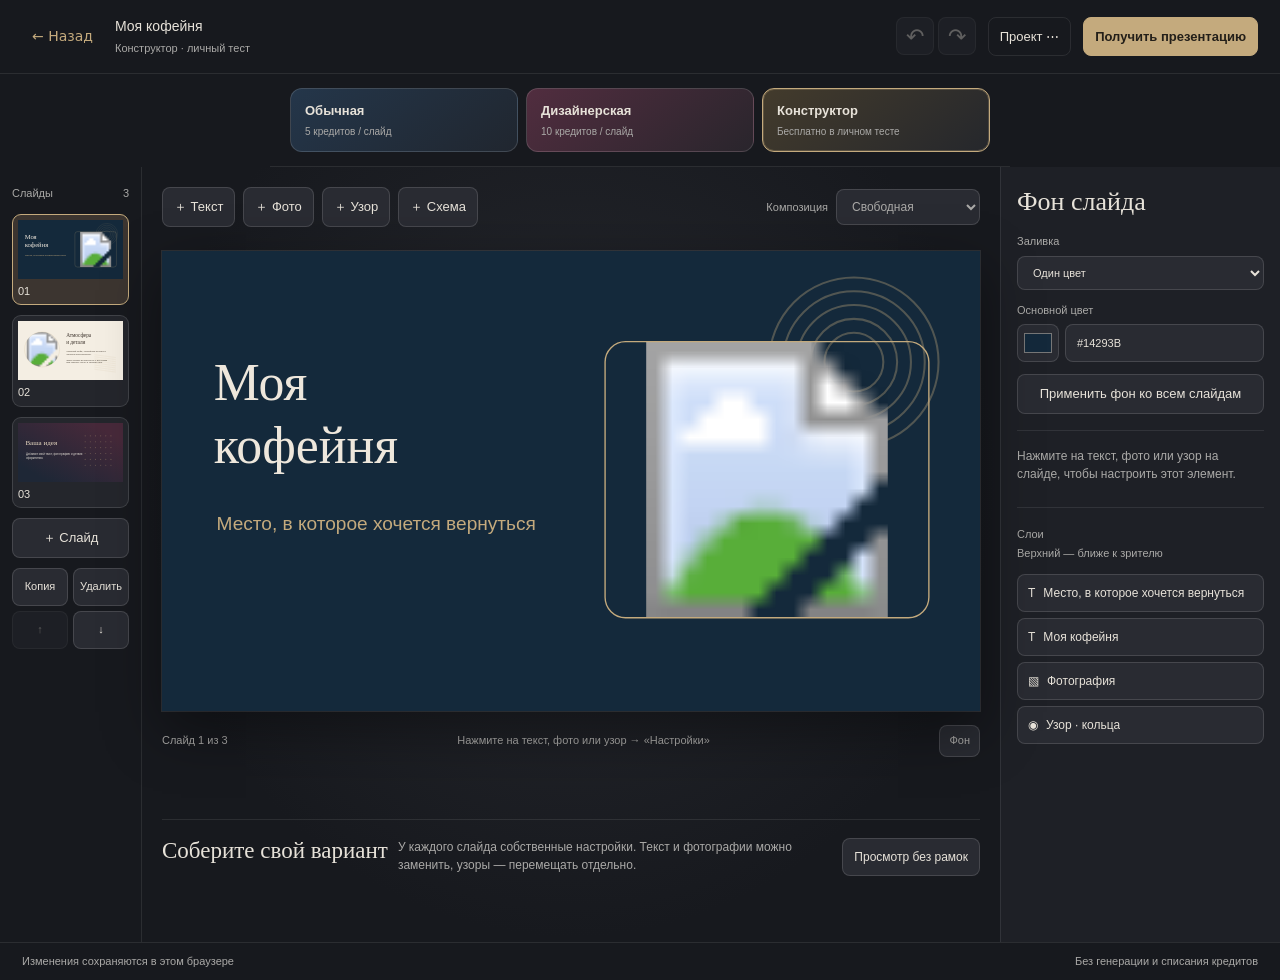
==== studio_ui/constructor/index.html @ 3a43c24a "[skip render] Improve private Mini App editing, navigation and languages Add editable constructor te" ====
<!doctype html>
<html lang="ru"><head><meta charset="utf-8"><meta name="viewport" content="width=device-width,initial-scale=1,viewport-fit=cover"><title>AlixDoc · Конструктор</title><link rel="stylesheet" href="fonts.css"><link rel="stylesheet" href="style.css"><script src="/telegram-web-app.js"></script><link rel="stylesheet" href="/studio/shared/mobile.css"><script defer src="/studio/shared/mobile.js"></script><script defer src="/studio/shared/preferences.js"></script></head>
<body class="studio-editor">
 <header class="top"><a class="studio-return" href="/studio/templates/?kind=designer">← Назад</a><div class="heading"><input id="deck-name" aria-label="Название презентации" value="Моя кофейня"><small>Конструктор · личный тест</small></div><div class="history"><button id="undo" title="Отменить Ctrl+Z" aria-label="Отменить">↶</button><button id="redo" title="Повторить Ctrl+Shift+Z" aria-label="Повторить">↷</button></div><details class="project-menu"><summary>Проект ⋯</summary><div><button id="save-project">Сохранить на устройстве</button><button id="open-project">Открыть копию проекта</button><button id="backup-project">Скачать копию проекта</button><small>Черновик сохраняется автоматически на этом устройстве и откроется при возвращении. Копия проекта — для переноса на другое устройство, не готовая презентация.</small></div></details><button class="gold" id="export">Получить презентацию</button></header>
 <nav class="mode-switch" aria-label="Тип презентации">
  <a href="/studio/templates/?kind=standard"><strong>Обычная</strong><small>5 кредитов / слайд</small></a>
  <a href="/studio/templates/?kind=designer"><strong>Дизайнерская</strong><small>10 кредитов / слайд</small></a>
  <a href="/studio/constructor/" aria-current="page"><strong>Конструктор</strong><small>Бесплатно в личном тесте</small></a>
 </nav>
 <main class="workspace">
  <aside class="slide-panel"><div class="section-label">Слайды <span id="slide-count"></span></div><div id="slide-list"></div><button id="add-slide" class="wide">＋ Слайд</button><div class="slide-actions"><button id="duplicate-slide">Копия</button><button id="delete-slide">Удалить</button><button id="slide-up" aria-label="Переместить слайд раньше">↑</button><button id="slide-down" aria-label="Переместить слайд позже">↓</button></div></aside>
  <section class="editor">
   <div class="toolbar"><button id="add-text">＋ Текст</button><button id="add-photo">＋ Фото</button><button id="add-pattern">＋ Узор</button><button id="add-diagram">＋ Схема</button><label class="layout-label">Композиция <select id="layout"><option value="free">Свободная</option><option value="right">Фото справа</option><option value="left">Фото слева</option><option value="cover">Фото на весь фон</option></select></label></div>
   <div class="canvas-area"><div id="canvas-wrap"><svg id="canvas" xmlns="http://www.w3.org/2000/svg" viewBox="0 0 1200 675" role="img" aria-label="Редактируемый слайд"></svg></div></div>
   <div class="canvas-foot"><span id="slide-label">Слайд 1</span><span>Нажмите на текст, фото или узор → «Настройки»</span><button id="edit-text" hidden>Редактировать текст</button><button id="edit-element" aria-controls="inspector" aria-expanded="false">Настройки</button><button id="deselect">Фон</button></div>
   <div id="warning" role="status"></div>
   <div class="bottom-help"><strong>Соберите свой вариант</strong><span>У каждого слайда собственные настройки. Текст и фотографии можно заменить, узоры — перемещать отдельно.</span><button id="preview">Просмотр без рамок</button></div>
  </section>
  <aside class="inspector" id="inspector" aria-label="Настройки слайда"><div class="inspector-bar"><span>Настройки</span><button id="close-inspector">Готово ×</button></div><div class="inspector-scroll"><div id="properties"></div><div class="layers"><div class="section-label">Слои <small>Верхний — ближе к зрителю</small></div><div id="layers"></div></div></div></aside>
 </main>
 <footer><button id="mobile-preview">Просмотр</button><span id="status" role="status">Изменения сохраняются в этом браузере</span><span>Без генерации и списания кредитов</span><button id="open-ready" hidden>Открыть файл</button></footer>
 <dialog id="text-dialog"><form id="text-form"><div class="dialog-head"><h2>Ваш текст</h2><button type="button" id="cancel-text">Отмена</button></div><p>Введите текст для выбранного блока слайда. Переносы строк сохраняются.</p><textarea id="text-input" aria-label="Ваш текст" maxlength="3000" rows="7" required placeholder="Напишите или вставьте свой текст"></textarea><p id="text-counter"></p><button class="gold" type="submit">Применить</button></form></dialog>
 <dialog id="saved-dialog"><h2>Сохранено на этом устройстве</h2><p>Черновик откроется автоматически, когда вы снова зайдёте в конструктор на этом устройстве. На другом устройстве его не будет. Очистка данных браузера может удалить черновик.</p><p>Для переноса выберите «Скачать копию проекта». Чтобы получить PPTX в чате, нажмите «Получить презентацию».</p><button id="close-saved">Продолжить</button></dialog>
 <input type="file" id="photo-file" accept="image/png,image/jpeg,image/webp" hidden><input type="file" id="project-file" accept=".alixdoc,.json,application/json,application/octet-stream" hidden>
 <dialog id="preview-dialog"><div class="dialog-head"><span id="preview-name"></span><button id="close-preview">Закрыть ×</button></div><div id="preview-canvas"></div><div class="dialog-controls"><button id="prev-preview">← Назад</button><button id="next-preview">Далее →</button></div></dialog>
 <dialog id="diagram-dialog"><div class="dialog-head"><h2>Выберите схему</h2><button id="close-diagram">Закрыть ×</button></div><p>Добавится на новый слайд. Текущий слайд сохранится.</p><div id="diagram-options"></div></dialog>
 <script src="diagrams.js"></script><script src="scene.js"></script><script src="app.js"></script>
</body></html>
---- studio_ui/constructor/fonts.css ----
/* cyrillic-ext */
@font-face {
  font-family: 'Cormorant Garamond';
  font-style: normal;
  font-weight: 500;
  font-display: swap;
  src: url(fonts/a4d7cf345b8091e1.woff2) format('woff2');
  unicode-range: U+0460-052F, U+1C80-1C8A, U+20B4, U+2DE0-2DFF, U+A640-A69F, U+FE2E-FE2F;
}
/* cyrillic */
@font-face {
  font-family: 'Cormorant Garamond';
  font-style: normal;
  font-weight: 500;
  font-display: swap;
  src: url(fonts/017fab69b4be8ffc.woff2) format('woff2');
  unicode-range: U+0301, U+0400-045F, U+0490-0491, U+04B0-04B1, U+2116;
}
/* vietnamese */
@font-face {
  font-family: 'Cormorant Garamond';
  font-style: normal;
  font-weight: 500;
  font-display: swap;
  src: url(fonts/6252e819a7665ae5.woff2) format('woff2');
  unicode-range: U+0102-0103, U+0110-0111, U+0128-0129, U+0168-0169, U+01A0-01A1, U+01AF-01B0, U+0300-0301, U+0303-0304, U+0308-0309, U+0323, U+0329, U+1EA0-1EF9, U+20AB;
}
/* latin-ext */
@font-face {
  font-family: 'Cormorant Garamond';
  font-style: normal;
  font-weight: 500;
  font-display: swap;
  src: url(fonts/cfa9a397d86f66c5.woff2) format('woff2');
  unicode-range: U+0100-02BA, U+02BD-02C5, U+02C7-02CC, U+02CE-02D7, U+02DD-02FF, U+0304, U+0308, U+0329, U+1D00-1DBF, U+1E00-1E9F, U+1EF2-1EFF, U+2020, U+20A0-20AB, U+20AD-20C4, U+2113, U+2C60-2C7F, U+A720-A7FF;
}
/* latin */
@font-face {
  font-family: 'Cormorant Garamond';
  font-style: normal;
  font-weight: 500;
  font-display: swap;
  src: url(fonts/d80df8ff5aecd299.woff2) format('woff2');
  unicode-range: U+0000-00FF, U+0131, U+0152-0153, U+02BB-02BC, U+02C6, U+02DA, U+02DC, U+0304, U+0308, U+0329, U+2000-206F, U+20AC, U+2122, U+2191, U+2193, U+2212, U+2215, U+FEFF, U+FFFD;
}
/* cyrillic-ext */
@font-face {
  font-family: 'Cormorant Garamond';
  font-style: normal;
  font-weight: 600;
  font-display: swap;
  src: url(fonts/a4d7cf345b8091e1.woff2) format('woff2');
  unicode-range: U+0460-052F, U+1C80-1C8A, U+20B4, U+2DE0-2DFF, U+A640-A69F, U+FE2E-FE2F;
}
/* cyrillic */
@font-face {
  font-family: 'Cormorant Garamond';
  font-style: normal;
  font-weight: 600;
  font-display: swap;
  src: url(fonts/017fab69b4be8ffc.woff2) format('woff2');
  unicode-range: U+0301, U+0400-045F, U+0490-0491, U+04B0-04B1, U+2116;
}
/* vietnamese */
@font-face {
  font-family: 'Cormorant Garamond';
  font-style: normal;
  font-weight: 600;
  font-display: swap;
  src: url(fonts/6252e819a7665ae5.woff2) format('woff2');
  unicode-range: U+0102-0103, U+0110-0111, U+0128-0129, U+0168-0169, U+01A0-01A1, U+01AF-01B0, U+0300-0301, U+0303-0304, U+0308-0309, U+0323, U+0329, U+1EA0-1EF9, U+20AB;
}
/* latin-ext */
@font-face {
  font-family: 'Cormorant Garamond';
  font-style: normal;
  font-weight: 600;
  font-display: swap;
  src: url(fonts/cfa9a397d86f66c5.woff2) format('woff2');
  unicode-range: U+0100-02BA, U+02BD-02C5, U+02C7-02CC, U+02CE-02D7, U+02DD-02FF, U+0304, U+0308, U+0329, U+1D00-1DBF, U+1E00-1E9F, U+1EF2-1EFF, U+2020, U+20A0-20AB, U+20AD-20C4, U+2113, U+2C60-2C7F, U+A720-A7FF;
}
/* latin */
@font-face {
  font-family: 'Cormorant Garamond';
  font-style: normal;
  font-weight: 600;
  font-display: swap;
  src: url(fonts/d80df8ff5aecd299.woff2) format('woff2');
  unicode-range: U+0000-00FF, U+0131, U+0152-0153, U+02BB-02BC, U+02C6, U+02DA, U+02DC, U+0304, U+0308, U+0329, U+2000-206F, U+20AC, U+2122, U+2191, U+2193, U+2212, U+2215, U+FEFF, U+FFFD;
}
/* cyrillic-ext */
@font-face {
  font-family: 'Manrope';
  font-style: normal;
  font-weight: 400;
  font-display: swap;
  src: url(fonts/de37de877dc17e45.woff2) format('woff2');
  unicode-range: U+0460-052F, U+1C80-1C8A, U+20B4, U+2DE0-2DFF, U+A640-A69F, U+FE2E-FE2F;
}
/* cyrillic */
@font-face {
  font-family: 'Manrope';
  font-style: normal;
  font-weight: 400;
  font-display: swap;
  src: url(fonts/c268b459a9329e59.woff2) format('woff2');
  unicode-range: U+0301, U+0400-045F, U+0490-0491, U+04B0-04B1, U+2116;
}
/* greek */
@font-face {
  font-family: 'Manrope';
  font-style: normal;
  font-weight: 400;
  font-display: swap;
  src: url(fonts/2fb2e8cbfd52ae46.woff2) format('woff2');
  unicode-range: U+0370-0377, U+037A-037F, U+0384-038A, U+038C, U+038E-03A1, U+03A3-03FF;
}
/* vietnamese */
@font-face {
  font-family: 'Manrope';
  font-style: normal;
  font-weight: 400;
  font-display: swap;
  src: url(fonts/6bbb044ab420e07e.woff2) format('woff2');
  unicode-range: U+0102-0103, U+0110-0111, U+0128-0129, U+0168-0169, U+01A0-01A1, U+01AF-01B0, U+0300-0301, U+0303-0304, U+0308-0309, U+0323, U+0329, U+1EA0-1EF9, U+20AB;
}
/* latin-ext */
@font-face {
  font-family: 'Manrope';
  font-style: normal;
  font-weight: 400;
  font-display: swap;
  src: url(fonts/3911b66d9f2e005a.woff2) format('woff2');
  unicode-range: U+0100-02BA, U+02BD-02C5, U+02C7-02CC, U+02CE-02D7, U+02DD-02FF, U+0304, U+0308, U+0329, U+1D00-1DBF, U+1E00-1E9F, U+1EF2-1EFF, U+2020, U+20A0-20AB, U+20AD-20C4, U+2113, U+2C60-2C7F, U+A720-A7FF;
}
/* latin */
@font-face {
  font-family: 'Manrope';
  font-style: normal;
  font-weight: 400;
  font-display: swap;
  src: url(fonts/a30ddcd349703aff.woff2) format('woff2');
  unicode-range: U+0000-00FF, U+0131, U+0152-0153, U+02BB-02BC, U+02C6, U+02DA, U+02DC, U+0304, U+0308, U+0329, U+2000-206F, U+20AC, U+2122, U+2191, U+2193, U+2212, U+2215, U+FEFF, U+FFFD;
}
/* cyrillic-ext */
@font-face {
  font-family: 'Manrope';
  font-style: normal;
  font-weight: 500;
  font-display: swap;
  src: url(fonts/de37de877dc17e45.woff2) format('woff2');
  unicode-range: U+0460-052F, U+1C80-1C8A, U+20B4, U+2DE0-2DFF, U+A640-A69F, U+FE2E-FE2F;
}
/* cyrillic */
@font-face {
  font-family: 'Manrope';
  font-style: normal;
  font-weight: 500;
  font-display: swap;
  src: url(fonts/c268b459a9329e59.woff2) format('woff2');
  unicode-range: U+0301, U+0400-045F, U+0490-0491, U+04B0-04B1, U+2116;
}
/* greek */
@font-face {
  font-family: 'Manrope';
  font-style: normal;
  font-weight: 500;
  font-display: swap;
  src: url(fonts/2fb2e8cbfd52ae46.woff2) format('woff2');
  unicode-range: U+0370-0377, U+037A-037F, U+0384-038A, U+038C, U+038E-03A1, U+03A3-03FF;
}
/* vietnamese */
@font-face {
  font-family: 'Manrope';
  font-style: normal;
  font-weight: 500;
  font-display: swap;
  src: url(fonts/6bbb044ab420e07e.woff2) format('woff2');
  unicode-range: U+0102-0103, U+0110-0111, U+0128-0129, U+0168-0169, U+01A0-01A1, U+01AF-01B0, U+0300-0301, U+0303-0304, U+0308-0309, U+0323, U+0329, U+1EA0-1EF9, U+20AB;
}
/* latin-ext */
@font-face {
  font-family: 'Manrope';
  font-style: normal;
  font-weight: 500;
  font-display: swap;
  src: url(fonts/3911b66d9f2e005a.woff2) format('woff2');
  unicode-range: U+0100-02BA, U+02BD-02C5, U+02C7-02CC, U+02CE-02D7, U+02DD-02FF, U+0304, U+0308, U+0329, U+1D00-1DBF, U+1E00-1E9F, U+1EF2-1EFF, U+2020, U+20A0-20AB, U+20AD-20C4, U+2113, U+2C60-2C7F, U+A720-A7FF;
}
/* latin */
@font-face {
  font-family: 'Manrope';
  font-style: normal;
  font-weight: 500;
  font-display: swap;
  src: url(fonts/a30ddcd349703aff.woff2) format('woff2');
  unicode-range: U+0000-00FF, U+0131, U+0152-0153, U+02BB-02BC, U+02C6, U+02DA, U+02DC, U+0304, U+0308, U+0329, U+2000-206F, U+20AC, U+2122, U+2191, U+2193, U+2212, U+2215, U+FEFF, U+FFFD;
}
/* cyrillic-ext */
@font-face {
  font-family: 'Manrope';
  font-style: normal;
  font-weight: 600;
  font-display: swap;
  src: url(fonts/de37de877dc17e45.woff2) format('woff2');
  unicode-range: U+0460-052F, U+1C80-1C8A, U+20B4, U+2DE0-2DFF, U+A640-A69F, U+FE2E-FE2F;
}
/* cyrillic */
@font-face {
  font-family: 'Manrope';
  font-style: normal;
  font-weight: 600;
  font-display: swap;
  src: url(fonts/c268b459a9329e59.woff2) format('woff2');
  unicode-range: U+0301, U+0400-045F, U+0490-0491, U+04B0-04B1, U+2116;
}
/* greek */
@font-face {
  font-family: 'Manrope';
  font-style: normal;
  font-weight: 600;
  font-display: swap;
  src: url(fonts/2fb2e8cbfd52ae46.woff2) format('woff2');
  unicode-range: U+0370-0377, U+037A-037F, U+0384-038A, U+038C, U+038E-03A1, U+03A3-03FF;
}
/* vietnamese */
@font-face {
  font-family: 'Manrope';
  font-style: normal;
  font-weight: 600;
  font-display: swap;
  src: url(fonts/6bbb044ab420e07e.woff2) format('woff2');
  unicode-range: U+0102-0103, U+0110-0111, U+0128-0129, U+0168-0169, U+01A0-01A1, U+01AF-01B0, U+0300-0301, U+0303-0304, U+0308-0309, U+0323, U+0329, U+1EA0-1EF9, U+20AB;
}
/* latin-ext */
@font-face {
  font-family: 'Manrope';
  font-style: normal;
  font-weight: 600;
  font-display: swap;
  src: url(fonts/3911b66d9f2e005a.woff2) format('woff2');
  unicode-range: U+0100-02BA, U+02BD-02C5, U+02C7-02CC, U+02CE-02D7, U+02DD-02FF, U+0304, U+0308, U+0329, U+1D00-1DBF, U+1E00-1E9F, U+1EF2-1EFF, U+2020, U+20A0-20AB, U+20AD-20C4, U+2113, U+2C60-2C7F, U+A720-A7FF;
}
/* latin */
@font-face {
  font-family: 'Manrope';
  font-style: normal;
  font-weight: 600;
  font-display: swap;
  src: url(fonts/a30ddcd349703aff.woff2) format('woff2');
  unicode-range: U+0000-00FF, U+0131, U+0152-0153, U+02BB-02BC, U+02C6, U+02DA, U+02DC, U+0304, U+0308, U+0329, U+2000-206F, U+20AC, U+2122, U+2191, U+2193, U+2212, U+2215, U+FEFF, U+FFFD;
}
---- studio_ui/constructor/style.css ----
:root{color-scheme:dark;--bg:#17191e;--panel:#202228;--text:#e7e2d9;--muted:#aaa9a7;--gold:#c4aa7d;--line:#ffffff16}
*{box-sizing:border-box}body{margin:0;background:var(--bg);color:var(--text);font:13px/1.5 Manrope,Arial,sans-serif}button,input,textarea,select{font:inherit;color:inherit}button,select,input:not([type=file]),textarea{border:1px solid #ffffff22;background:#292b32;border-radius:8px;padding:9px 11px}button{cursor:pointer;min-height:38px}button:hover{background:#35353c}button:disabled{opacity:.35;cursor:default}button:focus-visible,input:focus-visible,select:focus-visible,textarea:focus-visible{outline:2px solid var(--gold);outline-offset:2px}button.active,button[aria-pressed=true]{border-color:var(--gold);background:#3c3530}.gold{background:var(--gold);border-color:var(--gold);color:#231f19;font-weight:600}.gold:hover{background:#d1b98e}.wide{width:100%}small{color:var(--muted);font-size:11px}.top{padding:16px 22px;display:flex;gap:12px;align-items:center;border-bottom:1px solid var(--line)}.logo{font:500 31px 'Cormorant Garamond',Georgia,serif;color:var(--text);text-decoration:none;white-space:nowrap}.logo span{color:var(--gold)}.heading{flex:1;min-width:130px}.heading input{font-size:14px;border:0;background:transparent;padding:0;width:100%}.heading small{display:block;margin-top:3px}.history{display:flex;gap:4px}.history button{font-size:22px;width:38px;padding:0}.workspace{display:grid;grid-template-columns:142px minmax(300px,1fr) 280px;min-height:calc(100vh - 125px)}.slide-panel{border-right:1px solid var(--line);padding:18px 12px}.section-label{font-size:11px;color:var(--muted);display:flex;justify-content:space-between;margin-bottom:12px}.slide-thumb{padding:5px;width:100%;margin-bottom:10px;background:#24262c;display:block;text-align:left;border-radius:9px}.slide-thumb svg{display:block;width:100%;height:auto;aspect-ratio:16/9;background:#111}.slide-thumb span{display:block;font-size:11px;margin-top:4px}.slide-actions{display:flex;flex-wrap:wrap;gap:5px;margin-top:10px}.slide-actions button{font-size:11px;flex:1;padding:6px}.editor{min-width:0;padding:20px;background:radial-gradient(ellipse at 50% 40%,#26282e,transparent 70%)}.toolbar{display:flex;flex-wrap:wrap;gap:8px;align-items:center;margin-bottom:24px}.layout-label{margin-left:auto;font-size:11px;color:var(--muted);display:flex;align-items:center;gap:8px}.layout-label select{font-size:12px;max-width:185px}.canvas-area{display:flex;align-items:center;justify-content:center;min-height:330px}.canvas-wrap,#canvas-wrap{width:100%;box-shadow:0 20px 55px #0006;position:relative}#canvas{display:block;width:100%;height:auto;aspect-ratio:16/9;touch-action:none;user-select:none;overflow:hidden;outline:1px solid #ffffff18}#canvas [data-id]{cursor:move}#canvas [data-resize]{cursor:nwse-resize}.canvas-foot{display:flex;gap:12px;justify-content:space-between;align-items:center;font-size:11px;color:var(--muted);margin-top:14px}.canvas-foot button{font-size:11px;padding:6px 9px;min-height:32px}#warning{font-size:12px;color:#e4b586;margin-top:10px;min-height:20px}.bottom-help{margin-top:32px;border-top:1px solid var(--line);padding-top:18px;display:flex;gap:10px;align-items:flex-start;flex-wrap:wrap}.bottom-help strong{font:500 23px 'Cormorant Garamond',Georgia,serif}.bottom-help span{font-size:12px;color:var(--muted);flex:1;min-width:170px;max-width:470px}.bottom-help button{font-size:12px;margin-left:auto}.inspector{background:#1e2026;border-left:1px solid var(--line);padding:20px 16px;min-width:0}.inspector h2{font:500 26px 'Cormorant Garamond',Georgia,serif;margin:0 0 16px}.inspector label{display:flex;flex-direction:column;gap:6px;font-size:11px;color:var(--muted);margin:0 0 12px}.inspector input,.inspector select,.inspector textarea{width:100%;min-width:0;color:var(--text)}.inspector textarea{resize:vertical;min-height:90px;font-size:13px}.inspector input[type=color]{height:38px;padding:4px}.grid2{display:grid;grid-template-columns:1fr 1fr;gap:0 10px}.row{display:flex;gap:6px;margin-bottom:12px}.row button{flex:1;min-width:0;font-size:12px;padding:7px 4px}.color-pair{display:grid;grid-template-columns:42px minmax(0,1fr);gap:6px}.color-pair input[type=text]{text-transform:uppercase}.separator{border-top:1px solid var(--line);margin:16px 0}.inspector input[type=range]{padding:0;accent-color:var(--gold);min-height:24px}.inspector label output{color:var(--text);float:right}.layers{border-top:1px solid var(--line);margin-top:24px;padding-top:18px}.layers .section-label{display:block}.layers small{display:block;margin-top:3px}.layer{display:flex;width:100%;text-align:left;align-items:center;gap:8px;padding:8px 10px;margin-bottom:6px;font-size:12px}.layer span:last-child{overflow:hidden;text-overflow:ellipsis;white-space:nowrap}.empty{color:var(--muted);font-size:12px}footer{display:flex;justify-content:space-between;gap:20px;border-top:1px solid var(--line);padding:10px 22px;color:var(--muted);font-size:11px}dialog{background:#1d1f25;border:1px solid #ffffff33;color:var(--text);border-radius:15px;width:min(1250px,96vw);max-width:96vw;max-height:95dvh;padding:16px}dialog::backdrop{background:#080a0eea}.dialog-head,.dialog-controls{display:flex;justify-content:space-between;gap:12px;align-items:center}.dialog-head{margin-bottom:12px}.dialog-controls{margin-top:12px}#preview-canvas svg{width:100%;max-height:76dvh;display:block}.file-note{font-size:11px;color:var(--muted);margin:8px 0 15px}.choice-patterns{display:grid;grid-template-columns:1fr 1fr;gap:7px;margin-bottom:12px}.choice-patterns button{font-size:11px}button.danger{color:#edb1ab}#status{max-width:70%}
@media(min-width:1550px){.workspace{grid-template-columns:165px minmax(300px,1fr) 310px}.editor{padding:28px}.canvas-area{min-height:470px}}
@media(max-width:1050px){.workspace{grid-template-columns:112px minmax(250px,1fr) 240px}.editor{padding:14px}.top{padding:12px;flex-wrap:wrap}.top>button{font-size:11px}.heading{min-width:170px}.layout-label{margin-left:0}.canvas-foot{flex-wrap:wrap}.canvas-foot>span:nth-child(2){display:none}.canvas-area{min-height:250px}.inspector{padding:16px 12px}}
@media(max-width:740px){.top{gap:8px}.heading{flex-basis:calc(100% - 180px)}.top>button{flex:1}.workspace{grid-template-columns:minmax(0,1fr)}.slide-panel{min-width:0;border-right:0;border-bottom:1px solid var(--line);padding:10px 12px;display:flex;gap:10px;align-items:center}.slide-panel>.section-label,.slide-actions{display:none}#slide-list{display:flex;gap:8px;overflow:auto;flex:1;min-width:0}.slide-thumb{flex:0 0 100px;margin:0}.slide-panel>.wide{width:auto;font-size:12px;white-space:nowrap}.editor{padding:12px}.toolbar{margin-bottom:14px;gap:6px}.toolbar>button{font-size:12px}.canvas-area{min-height:0}.bottom-help{display:none}.inspector{border:0;border-top:1px solid var(--line);padding:20px}.inspector h2{font-size:26px}.inspector input,.inspector select,.inspector textarea{font-size:16px}.canvas-foot{margin-top:10px}.layout-label{width:100%;justify-content:space-between}.layout-label select{flex:1;max-width:none}.layers{margin-top:18px}footer{padding:10px 12px;flex-wrap:wrap;gap:5px}#status{max-width:100%}.slide-thumb svg{pointer-events:none}}
@media(prefers-reduced-motion:reduce){*{scroll-behavior:auto!important}}

.mode-switch{display:grid;grid-template-columns:repeat(3,minmax(0,1fr));gap:8px;padding:14px 20px;border-bottom:1px solid var(--line);max-width:740px;margin:auto}
.mode-switch a{display:block;padding:12px 14px;border:1px solid #ffffff24;border-radius:12px;color:var(--text);text-decoration:none;background:linear-gradient(140deg,#24364a,#20262f)}
.mode-switch a:nth-child(2){background:linear-gradient(140deg,#512d3f,#29252c)}
.mode-switch a:nth-child(3){background:linear-gradient(140deg,#433b2c,#25272c)}
.mode-switch strong{display:block;font-size:13px;font-weight:600}.mode-switch small{display:block;margin-top:4px;font-size:10px}
.mode-switch a[aria-current=page]{border-color:var(--gold);box-shadow:inset 0 0 0 1px #c4aa7d44}.mode-switch a:focus-visible{outline:2px solid var(--gold);outline-offset:3px}
@media(max-width:740px){.mode-switch{padding:10px 12px;gap:6px}.mode-switch a{padding:10px 6px}.mode-switch strong{font-size:11px}.mode-switch small{font-size:9px}}

#diagram-options{display:grid;grid-template-columns:repeat(3,minmax(0,1fr));gap:14px}#diagram-options svg{width:100%;display:block;aspect-ratio:1060/400}#diagram-options button{background:#14293b;text-align:left;padding:14px}#diagram-options strong{display:block;margin-top:12px}@media(max-width:740px){#diagram-options{grid-template-columns:1fr 1fr}}

/* Compact phone editor: the canvas stays in view, settings have their own scroll. */
.project-menu{position:relative}.project-menu summary{cursor:pointer;padding:9px 11px;border:1px solid var(--line);border-radius:8px;list-style:none;white-space:nowrap}.project-menu>div{position:absolute;z-index:40;right:0;top:calc(100% + 6px);width:180px;padding:8px;background:#292b32;border:1px solid var(--line);border-radius:12px;box-shadow:0 10px 35px #0005}.project-menu button{display:block;width:100%;margin:4px 0}
.inspector-bar,#mobile-preview,#edit-element{display:none}
@media(max-width:740px){
 html:has(.studio-editor),body.studio-editor{height:var(--app-height);overflow:hidden}
 body.studio-editor{display:flex;flex-direction:column;padding:max(env(safe-area-inset-top),var(--app-safe-top)) max(env(safe-area-inset-right),var(--app-safe-right)) 0 max(env(safe-area-inset-left),var(--app-safe-left));box-sizing:border-box}
 .studio-editor .top{flex:none;display:grid;grid-template-columns:auto minmax(0,1fr) auto;padding:8px 12px;gap:7px}
 .studio-editor .top .logo{font-size:26px}.studio-editor .heading{min-width:0}.studio-editor .heading input{font-size:16px}.studio-editor .heading small{display:none}
 .studio-editor .history{grid-column:1}.studio-editor .project-menu{grid-column:3;grid-row:1}.studio-editor #export{grid-column:2 / 4;grid-row:2;font-size:12px;min-height:38px}
 .studio-editor .mode-switch{flex:none;margin:0;width:100%;max-width:none;padding:7px 12px;gap:5px}.studio-editor .mode-switch a{padding:7px 5px}.studio-editor .mode-switch small{line-height:1.3}
 .studio-editor .workspace{flex:1;min-height:0;display:flex;flex-direction:column;overflow:hidden;position:relative}
 .studio-editor .slide-panel{flex:none;padding:7px 12px;gap:8px}.studio-editor .slide-thumb{flex-basis:74px;padding:3px}.studio-editor .slide-thumb span{margin:1px 0}.studio-editor #slide-list{overscroll-behavior-x:contain;scrollbar-width:thin}
 .studio-editor .editor{flex:1;min-height:0;overflow-y:auto;overscroll-behavior-y:contain;padding:10px 12px}
 .studio-editor .toolbar{margin-bottom:10px;gap:5px}.studio-editor .toolbar>button{flex:1;padding:7px 3px;white-space:nowrap;font-size:11px;min-height:38px}
 .studio-editor .layout-label{gap:6px}.studio-editor .layout-label select{padding:6px;font-size:16px;min-width:0}
 .studio-editor .canvas-area{min-height:0}.studio-editor #canvas-wrap{max-width:100%}.studio-editor .canvas-foot{gap:6px;flex-wrap:nowrap}.studio-editor .canvas-foot>span:first-child{margin-right:auto}
 .studio-editor #edit-element{display:block}.studio-editor .canvas-foot button{min-height:38px;padding:6px 8px}
 .studio-editor #warning{margin-top:6px;min-height:0}.studio-editor #warning:empty{display:none}
 .studio-editor .inspector{display:none;min-height:0;padding:0;flex:1;background:#1e2026;overflow:hidden}
 .studio-editor.inspector-open .inspector{display:flex;flex-direction:column}
 .studio-editor.inspector-open .mode-switch,.studio-editor.inspector-open .slide-panel,.studio-editor.inspector-open .toolbar{display:none}
 .studio-editor.inspector-open .editor{flex:none;overflow:hidden;padding:8px 12px}
 .studio-editor.inspector-open #canvas-wrap{width:min(100%,calc(var(--app-height)*.35))}
 .studio-editor.inspector-open #warning{display:none}
 .studio-editor .inspector-bar{display:flex;flex:none;justify-content:space-between;align-items:center;padding:8px 16px;border-bottom:1px solid var(--line)}
 .studio-editor .inspector-bar button{min-height:38px;padding:7px 12px;color:var(--gold)}
 .studio-editor .inspector-scroll{min-height:0;flex:1;overflow-y:auto;overscroll-behavior-y:contain;padding:16px}
 .studio-editor footer{flex:none;align-items:center;gap:10px;padding:6px 12px max(6px,env(safe-area-inset-bottom),var(--app-safe-bottom))}
 .studio-editor footer>span:last-child{display:none}.studio-editor #status{max-width:none;flex:1;font-size:10px;line-height:1.3}
 .studio-editor #mobile-preview{display:block;min-height:38px;font-size:12px}
 .studio-editor dialog{max-height:calc(var(--app-height) - 24px)}.studio-editor #preview-canvas svg{max-height:calc(var(--app-height) - 150px)}
}
@media(max-width:360px){.studio-editor .top{gap:5px}.studio-editor .top .logo{font-size:23px}.studio-editor .project-menu summary{padding:8px;font-size:11px}}
@media(prefers-reduced-motion:no-preference){.studio-editor.inspector-open .inspector{animation:alix-panel-in 180ms ease-out}}

@media(max-width:740px){
 .studio-editor .editor{display:flex;flex-direction:column;overflow:hidden}
 .studio-editor .toolbar,.studio-editor .canvas-foot,.studio-editor #warning{flex:none}
 .studio-editor .canvas-area{flex:1;min-height:0;overflow:hidden}
 .studio-editor #canvas-wrap{flex:none;height:auto;max-width:100%}
 .studio-editor.inspector-open .canvas-area{flex:none;height:calc(var(--app-height)*.2)}
 .studio-editor.inspector-open #canvas-wrap{width:auto}
}
@media(max-width:740px) and (max-height:450px){
 .studio-editor.inspector-open .history,.studio-editor.inspector-open #export{display:none}
 .studio-editor.inspector-open .canvas-area{height:calc(var(--app-height)*.14)}
 .studio-editor.inspector-open footer{display:none}
 .studio-editor.inspector-open .inspector-bar{padding:4px 12px}
}

.project-menu>div{width:230px}.project-menu small{display:block;padding:6px;font-size:11px;line-height:1.5;color:var(--muted)}#open-ready{background:var(--gold);color:#211e19;white-space:nowrap}#open-ready[hidden]{display:none}
@media(max-width:740px){.studio-editor footer:has(#open-ready:not([hidden])){display:grid;grid-template-columns:auto 1fr;gap:8px}.studio-editor footer:has(#open-ready:not([hidden])) #status{grid-column:1/-1;max-width:none;font-size:13px}.studio-editor footer:has(#open-ready:not([hidden]))>span:last-of-type{display:none}.studio-editor footer:has(#open-ready:not([hidden])) #mobile-preview{grid-row:2}.studio-editor #open-ready{grid-row:2;min-height:40px}}

.studio-editor .top .studio-return{color:var(--gold);padding:10px!important;white-space:nowrap;text-decoration:none;font:14px Manrope,system-ui}
#text-dialog,#saved-dialog{width:min(540px,calc(100vw - 24px));padding:20px;border:1px solid #615340;border-radius:18px;color:#eee3d2;background:#202329;overflow:auto}
#text-dialog::backdrop,#saved-dialog::backdrop{background:#0009}
#text-dialog h2,#saved-dialog h2{font:28px Georgia;margin:0}
#text-dialog p,#saved-dialog p{font-size:14px;line-height:1.6}
#text-input{width:100%;box-sizing:border-box;resize:vertical;min-height:130px;max-height:35dvh;font:16px/1.5 Manrope,system-ui;padding:12px;background:#15181e;color:#eee3d2;border:1px solid #615340;border-radius:10px}
#text-form>button,#saved-dialog>button{width:100%;min-height:44px}
#text-counter{color:#b7b3ad;text-align:right}
@media(max-width:740px){.studio-editor .canvas-foot{flex-wrap:wrap}.studio-editor .canvas-foot>span:nth-child(2){display:none}.studio-editor .canvas-foot button{min-height:36px;padding:5px 9px}#edit-text{color:#d5b675}.studio-editor .project-menu small{line-height:1.5}.studio-editor>.studio-bottom-nav{padding:4px 8px max(4px,env(safe-area-inset-bottom))}.studio-editor>.studio-bottom-nav a{min-height:36px}}

@media(max-width:740px){.studio-editor footer{display:grid;grid-template-columns:auto minmax(0,1fr);gap:6px 10px}.studio-editor footer>span:nth-of-type(2){display:none}.studio-editor footer #status{font-size:11px;line-height:1.4;min-width:0}.studio-editor footer #open-ready:not([hidden]){grid-column:1/-1}}
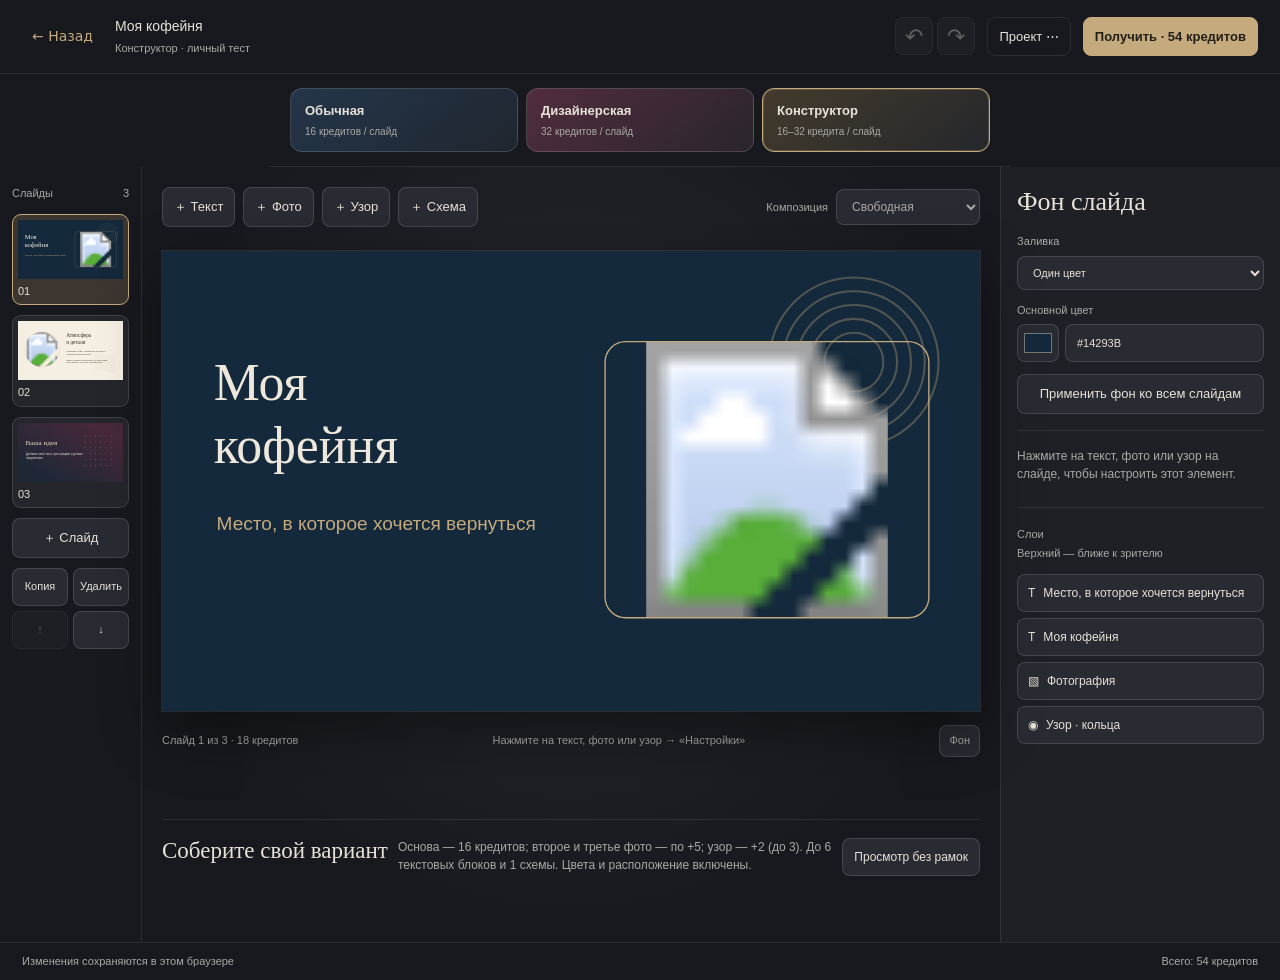
==== commit 1086d0e2: "Apply 16/32 slide pricing across chat and Mini App; bill constructor after delivery Constructor: bas" ====
--- a/studio_ui/constructor/index.html
+++ b/studio_ui/constructor/index.html
@@ -3,9 +3,9 @@
 <body class="studio-editor">
  <header class="top"><a class="studio-return" href="/studio/templates/?kind=designer">← Назад</a><div class="heading"><input id="deck-name" aria-label="Название презентации" value="Моя кофейня"><small>Конструктор · личный тест</small></div><div class="history"><button id="undo" title="Отменить Ctrl+Z" aria-label="Отменить">↶</button><button id="redo" title="Повторить Ctrl+Shift+Z" aria-label="Повторить">↷</button></div><details class="project-menu"><summary>Проект ⋯</summary><div><button id="save-project">Сохранить на устройстве</button><button id="open-project">Открыть копию проекта</button><button id="backup-project">Скачать копию проекта</button><small>Черновик сохраняется автоматически на этом устройстве и откроется при возвращении. Копия проекта — для переноса на другое устройство, не готовая презентация.</small></div></details><button class="gold" id="export">Получить презентацию</button></header>
  <nav class="mode-switch" aria-label="Тип презентации">
-  <a href="/studio/templates/?kind=standard"><strong>Обычная</strong><small>5 кредитов / слайд</small></a>
-  <a href="/studio/templates/?kind=designer"><strong>Дизайнерская</strong><small>10 кредитов / слайд</small></a>
-  <a href="/studio/constructor/" aria-current="page"><strong>Конструктор</strong><small>Бесплатно в личном тесте</small></a>
+  <a href="/studio/templates/?kind=standard"><strong>Обычная</strong><small>16 кредитов / слайд</small></a>
+  <a href="/studio/templates/?kind=designer"><strong>Дизайнерская</strong><small>32 кредитов / слайд</small></a>
+  <a href="/studio/constructor/" aria-current="page"><strong>Конструктор</strong><small>16–32 кредита / слайд</small></a>
  </nav>
  <main class="workspace">
   <aside class="slide-panel"><div class="section-label">Слайды <span id="slide-count"></span></div><div id="slide-list"></div><button id="add-slide" class="wide">＋ Слайд</button><div class="slide-actions"><button id="duplicate-slide">Копия</button><button id="delete-slide">Удалить</button><button id="slide-up" aria-label="Переместить слайд раньше">↑</button><button id="slide-down" aria-label="Переместить слайд позже">↓</button></div></aside>
@@ -14,11 +14,11 @@
    <div class="canvas-area"><div id="canvas-wrap"><svg id="canvas" xmlns="http://www.w3.org/2000/svg" viewBox="0 0 1200 675" role="img" aria-label="Редактируемый слайд"></svg></div></div>
    <div class="canvas-foot"><span id="slide-label">Слайд 1</span><span>Нажмите на текст, фото или узор → «Настройки»</span><button id="edit-text" hidden>Редактировать текст</button><button id="edit-element" aria-controls="inspector" aria-expanded="false">Настройки</button><button id="deselect">Фон</button></div>
    <div id="warning" role="status"></div>
-   <div class="bottom-help"><strong>Соберите свой вариант</strong><span>У каждого слайда собственные настройки. Текст и фотографии можно заменить, узоры — перемещать отдельно.</span><button id="preview">Просмотр без рамок</button></div>
+   <div class="bottom-help"><strong>Соберите свой вариант</strong><span>Основа — 16 кредитов; второе и третье фото — по +5; узор — +2 (до 3). До 6 текстовых блоков и 1 схемы. Цвета и расположение включены.</span><button id="preview">Просмотр без рамок</button></div>
   </section>
   <aside class="inspector" id="inspector" aria-label="Настройки слайда"><div class="inspector-bar"><span>Настройки</span><button id="close-inspector">Готово ×</button></div><div class="inspector-scroll"><div id="properties"></div><div class="layers"><div class="section-label">Слои <small>Верхний — ближе к зрителю</small></div><div id="layers"></div></div></div></aside>
  </main>
- <footer><button id="mobile-preview">Просмотр</button><span id="status" role="status">Изменения сохраняются в этом браузере</span><span>Без генерации и списания кредитов</span><button id="open-ready" hidden>Открыть файл</button></footer>
+ <footer><button id="mobile-preview">Просмотр</button><span id="status" role="status">Изменения сохраняются в этом браузере</span><span id="total-price" aria-live="polite"></span><button id="open-ready" hidden>Открыть файл</button></footer>
  <dialog id="text-dialog"><form id="text-form"><div class="dialog-head"><h2>Ваш текст</h2><button type="button" id="cancel-text">Отмена</button></div><p>Введите текст для выбранного блока слайда. Переносы строк сохраняются.</p><textarea id="text-input" aria-label="Ваш текст" maxlength="3000" rows="7" required placeholder="Напишите или вставьте свой текст"></textarea><p id="text-counter"></p><button class="gold" type="submit">Применить</button></form></dialog>
  <dialog id="saved-dialog"><h2>Сохранено на этом устройстве</h2><p>Черновик откроется автоматически, когда вы снова зайдёте в конструктор на этом устройстве. На другом устройстве его не будет. Очистка данных браузера может удалить черновик.</p><p>Для переноса выберите «Скачать копию проекта». Чтобы получить PPTX в чате, нажмите «Получить презентацию».</p><button id="close-saved">Продолжить</button></dialog>
  <input type="file" id="photo-file" accept="image/png,image/jpeg,image/webp" hidden><input type="file" id="project-file" accept=".alixdoc,.json,application/json,application/octet-stream" hidden>
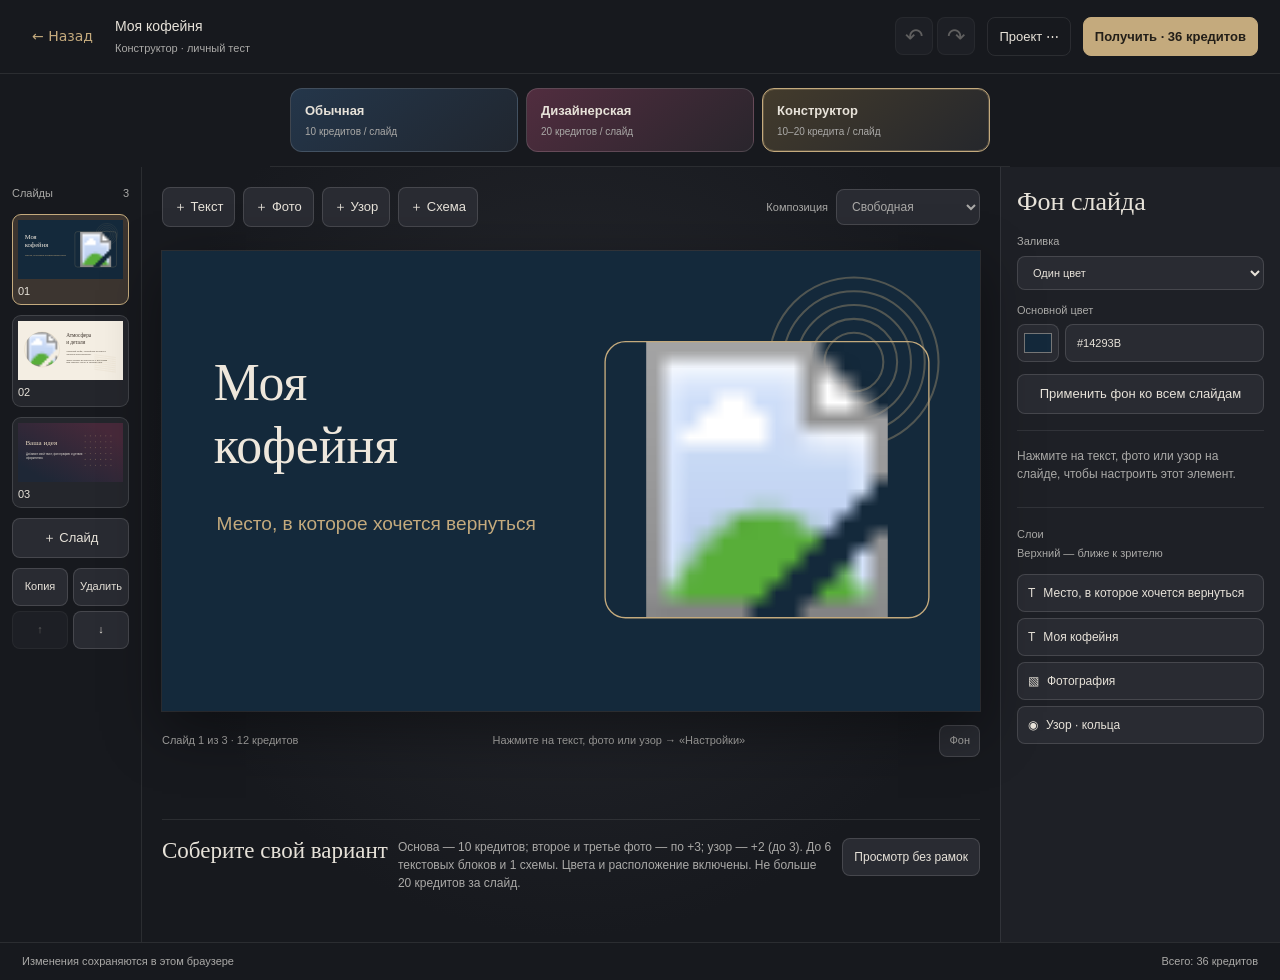
==== commit 476702a0: "Align Mini App tariffs and transaction history with durable billing Standard/designer slides 10/20; " ====
--- a/studio_ui/constructor/index.html
+++ b/studio_ui/constructor/index.html
@@ -1,11 +1,11 @@
 <!doctype html>
 <html lang="ru"><head><meta charset="utf-8"><meta name="viewport" content="width=device-width,initial-scale=1,viewport-fit=cover"><title>AlixDoc · Конструктор</title><link rel="stylesheet" href="fonts.css"><link rel="stylesheet" href="style.css"><script src="/telegram-web-app.js"></script><link rel="stylesheet" href="/studio/shared/mobile.css"><script defer src="/studio/shared/mobile.js"></script><script defer src="/studio/shared/preferences.js"></script></head>
 <body class="studio-editor">
- <header class="top"><a class="studio-return" href="/studio/templates/?kind=designer">← Назад</a><div class="heading"><input id="deck-name" aria-label="Название презентации" value="Моя кофейня"><small>Конструктор · личный тест</small></div><div class="history"><button id="undo" title="Отменить Ctrl+Z" aria-label="Отменить">↶</button><button id="redo" title="Повторить Ctrl+Shift+Z" aria-label="Повторить">↷</button></div><details class="project-menu"><summary>Проект ⋯</summary><div><button id="save-project">Сохранить на устройстве</button><button id="open-project">Открыть копию проекта</button><button id="backup-project">Скачать копию проекта</button><small>Черновик сохраняется автоматически на этом устройстве и откроется при возвращении. Копия проекта — для переноса на другое устройство, не готовая презентация.</small></div></details><button class="gold" id="export">Получить презентацию</button></header>
+ <header class="top"><a class="studio-return" href="/studio/templates/?kind=designer">← Назад</a><div class="heading"><input id="deck-name" aria-label="Название презентации" value="Моя кофейня"><small>Конструктор · личный тест</small></div><div class="history"><button id="undo" title="Отменить Ctrl+Z" aria-label="Отменить">↶</button><button id="redo" title="Повторить Ctrl+Shift+Z" aria-label="Повторить">↷</button></div><details class="project-menu"><summary>Проект ⋯</summary><div><button id="import-pptx">Открыть PPTX для редактирования</button><button id="import-report" hidden>Особенности импортированного файла</button><button id="save-project">Сохранить на устройстве</button><button id="open-project">Открыть копию проекта</button><button id="backup-project">Скачать копию проекта</button><small>Черновик сохраняется автоматически на этом устройстве и откроется при возвращении. Копия проекта — для переноса на другое устройство, не готовая презентация.</small></div></details><button class="gold" id="export">Получить презентацию</button></header>
  <nav class="mode-switch" aria-label="Тип презентации">
-  <a href="/studio/templates/?kind=standard"><strong>Обычная</strong><small>16 кредитов / слайд</small></a>
-  <a href="/studio/templates/?kind=designer"><strong>Дизайнерская</strong><small>32 кредитов / слайд</small></a>
-  <a href="/studio/constructor/" aria-current="page"><strong>Конструктор</strong><small>16–32 кредита / слайд</small></a>
+  <a href="/studio/templates/?kind=standard"><strong>Обычная</strong><small>10 кредитов / слайд</small></a>
+  <a href="/studio/templates/?kind=designer"><strong>Дизайнерская</strong><small>20 кредитов / слайд</small></a>
+  <a href="/studio/constructor/" aria-current="page"><strong>Конструктор</strong><small>10–20 кредита / слайд</small></a>
  </nav>
  <main class="workspace">
   <aside class="slide-panel"><div class="section-label">Слайды <span id="slide-count"></span></div><div id="slide-list"></div><button id="add-slide" class="wide">＋ Слайд</button><div class="slide-actions"><button id="duplicate-slide">Копия</button><button id="delete-slide">Удалить</button><button id="slide-up" aria-label="Переместить слайд раньше">↑</button><button id="slide-down" aria-label="Переместить слайд позже">↓</button></div></aside>
@@ -14,15 +14,16 @@
    <div class="canvas-area"><div id="canvas-wrap"><svg id="canvas" xmlns="http://www.w3.org/2000/svg" viewBox="0 0 1200 675" role="img" aria-label="Редактируемый слайд"></svg></div></div>
    <div class="canvas-foot"><span id="slide-label">Слайд 1</span><span>Нажмите на текст, фото или узор → «Настройки»</span><button id="edit-text" hidden>Редактировать текст</button><button id="edit-element" aria-controls="inspector" aria-expanded="false">Настройки</button><button id="deselect">Фон</button></div>
    <div id="warning" role="status"></div>
-   <div class="bottom-help"><strong>Соберите свой вариант</strong><span>Основа — 16 кредитов; второе и третье фото — по +5; узор — +2 (до 3). До 6 текстовых блоков и 1 схемы. Цвета и расположение включены.</span><button id="preview">Просмотр без рамок</button></div>
+   <div class="bottom-help"><strong>Соберите свой вариант</strong><span>Основа — 10 кредитов; второе и третье фото — по +3; узор — +2 (до 3). До 6 текстовых блоков и 1 схемы. Цвета и расположение включены. Не больше 20 кредитов за слайд.</span><button id="preview">Просмотр без рамок</button></div>
   </section>
   <aside class="inspector" id="inspector" aria-label="Настройки слайда"><div class="inspector-bar"><span>Настройки</span><button id="close-inspector">Готово ×</button></div><div class="inspector-scroll"><div id="properties"></div><div class="layers"><div class="section-label">Слои <small>Верхний — ближе к зрителю</small></div><div id="layers"></div></div></div></aside>
  </main>
  <footer><button id="mobile-preview">Просмотр</button><span id="status" role="status">Изменения сохраняются в этом браузере</span><span id="total-price" aria-live="polite"></span><button id="open-ready" hidden>Открыть файл</button></footer>
  <dialog id="text-dialog"><form id="text-form"><div class="dialog-head"><h2>Ваш текст</h2><button type="button" id="cancel-text">Отмена</button></div><p>Введите текст для выбранного блока слайда. Переносы строк сохраняются.</p><textarea id="text-input" aria-label="Ваш текст" maxlength="3000" rows="7" required placeholder="Напишите или вставьте свой текст"></textarea><p id="text-counter"></p><button class="gold" type="submit">Применить</button></form></dialog>
  <dialog id="saved-dialog"><h2>Сохранено на этом устройстве</h2><p>Черновик откроется автоматически, когда вы снова зайдёте в конструктор на этом устройстве. На другом устройстве его не будет. Очистка данных браузера может удалить черновик.</p><p>Для переноса выберите «Скачать копию проекта». Чтобы получить PPTX в чате, нажмите «Получить презентацию».</p><button id="close-saved">Продолжить</button></dialog>
- <input type="file" id="photo-file" accept="image/png,image/jpeg,image/webp" hidden><input type="file" id="project-file" accept=".alixdoc,.json,application/json,application/octet-stream" hidden>
+ <input type="file" id="pptx-file" accept=".pptx,application/vnd.openxmlformats-officedocument.presentationml.presentation" hidden><input type="file" id="photo-file" accept="image/png,image/jpeg,image/webp" hidden><input type="file" id="project-file" accept=".alixdoc,.json,application/json,application/octet-stream" hidden>
  <dialog id="preview-dialog"><div class="dialog-head"><span id="preview-name"></span><button id="close-preview">Закрыть ×</button></div><div id="preview-canvas"></div><div class="dialog-controls"><button id="prev-preview">← Назад</button><button id="next-preview">Далее →</button></div></dialog>
  <dialog id="diagram-dialog"><div class="dialog-head"><h2>Выберите схему</h2><button id="close-diagram">Закрыть ×</button></div><p>Добавится на новый слайд. Текущий слайд сохранится.</p><div id="diagram-options"></div></dialog>
+ <dialog id="import-dialog"><h2>Открыть редактируемую копию?</h2><p id="import-notice"></p><p id="import-summary"></p><ul id="import-warnings"></ul><p>Текущий черновик будет заменён. После открытия можно нажать «Отменить», чтобы вернуть его. За открытие файла кредиты не списываются.</p><div class="row"><button id="cancel-import">Отмена</button><button id="accept-import" class="gold">Открыть копию</button></div></dialog>
  <script src="diagrams.js"></script><script src="scene.js"></script><script src="app.js"></script>
 </body></html>
--- a/studio_ui/constructor/style.css
+++ b/studio_ui/constructor/style.css
@@ -79,3 +79,5 @@
 @media(max-width:740px){.studio-editor .canvas-foot{flex-wrap:wrap}.studio-editor .canvas-foot>span:nth-child(2){display:none}.studio-editor .canvas-foot button{min-height:36px;padding:5px 9px}#edit-text{color:#d5b675}.studio-editor .project-menu small{line-height:1.5}.studio-editor>.studio-bottom-nav{padding:4px 8px max(4px,env(safe-area-inset-bottom))}.studio-editor>.studio-bottom-nav a{min-height:36px}}
 
 @media(max-width:740px){.studio-editor footer{display:grid;grid-template-columns:auto minmax(0,1fr);gap:6px 10px}.studio-editor footer>span:nth-of-type(2){display:none}.studio-editor footer #status{font-size:11px;line-height:1.4;min-width:0}.studio-editor footer #open-ready:not([hidden]){grid-column:1/-1}}
+
+#import-dialog{max-width:560px;width:calc(100% - 32px);max-height:80dvh;overflow:auto;background:#1a1b20;color:#e8e2d8;border:1px solid #9f895e;border-radius:20px;padding:22px}#import-dialog p,#import-dialog li{line-height:1.5}#import-warnings{padding-left:22px;color:#ddbd8d}#import-dialog::backdrop{background:#000a}
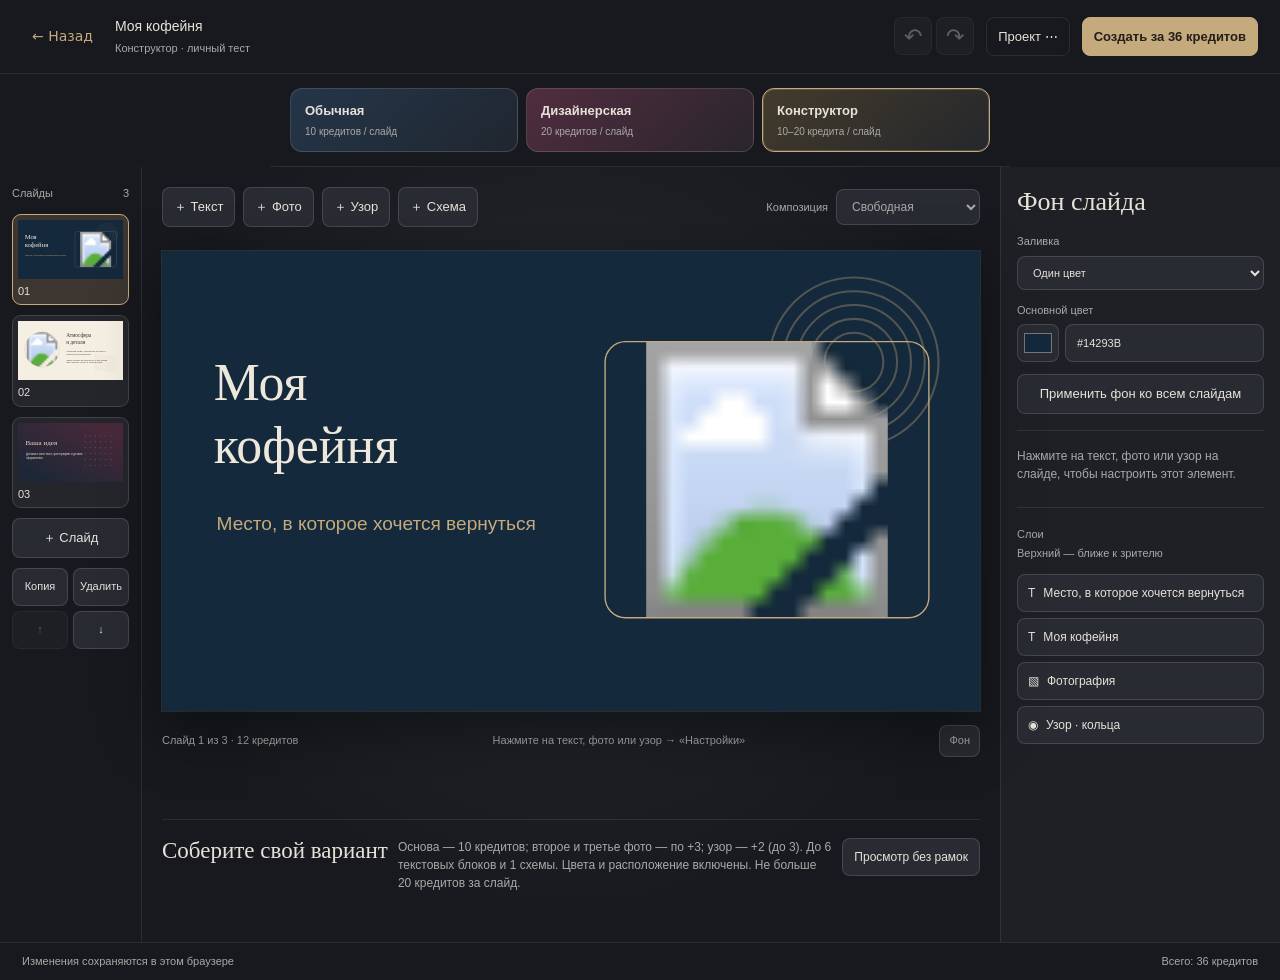
==== commit 12da1d19: "Prevent charging refusals and exporting rejected presentations Separate answer outcomes, release cha" ====
--- a/studio_ui/constructor/index.html
+++ b/studio_ui/constructor/index.html
@@ -1,7 +1,7 @@
 <!doctype html>
-<html lang="ru"><head><meta charset="utf-8"><meta name="viewport" content="width=device-width,initial-scale=1,viewport-fit=cover"><title>AlixDoc · Конструктор</title><link rel="stylesheet" href="fonts.css"><link rel="stylesheet" href="style.css"><script src="/telegram-web-app.js"></script><link rel="stylesheet" href="/studio/shared/mobile.css"><script defer src="/studio/shared/mobile.js"></script><script defer src="/studio/shared/preferences.js"></script></head>
+<html lang="ru"><head><meta charset="utf-8"><meta name="viewport" content="width=device-width,initial-scale=1,viewport-fit=cover"><title>AlixDoc · Конструктор</title><link rel="stylesheet" href="fonts.css"><link rel="stylesheet" href="style.css"><script src="/telegram-web-app.js"></script><link rel="stylesheet" href="/studio/shared/mobile.css"><link rel="stylesheet" href="/studio/shared/billing.css"><script defer src="/studio/shared/billing.js"></script><script defer src="/studio/shared/mobile.js"></script><script defer src="/studio/shared/preferences.js"></script></head>
 <body class="studio-editor">
- <header class="top"><a class="studio-return" href="/studio/templates/?kind=designer">← Назад</a><div class="heading"><input id="deck-name" aria-label="Название презентации" value="Моя кофейня"><small>Конструктор · личный тест</small></div><div class="history"><button id="undo" title="Отменить Ctrl+Z" aria-label="Отменить">↶</button><button id="redo" title="Повторить Ctrl+Shift+Z" aria-label="Повторить">↷</button></div><details class="project-menu"><summary>Проект ⋯</summary><div><button id="import-pptx">Открыть PPTX для редактирования</button><button id="import-report" hidden>Особенности импортированного файла</button><button id="save-project">Сохранить на устройстве</button><button id="open-project">Открыть копию проекта</button><button id="backup-project">Скачать копию проекта</button><small>Черновик сохраняется автоматически на этом устройстве и откроется при возвращении. Копия проекта — для переноса на другое устройство, не готовая презентация.</small></div></details><button class="gold" id="export">Получить презентацию</button></header>
+ <header class="top"><a class="studio-return" href="/studio/templates/?kind=designer">← Назад</a><div class="heading"><input id="deck-name" aria-label="Название презентации" value="Моя кофейня"><small>Конструктор · личный тест</small></div><div class="history"><button id="undo" title="Отменить Ctrl+Z" aria-label="Отменить">↶</button><button id="redo" title="Повторить Ctrl+Shift+Z" aria-label="Повторить">↷</button></div><details class="project-menu"><summary>Проект ⋯</summary><div><button id="import-pptx">Открыть PPTX для редактирования</button><button id="import-report" hidden>Особенности импортированного файла</button><button id="save-project">Сохранить на устройстве</button><button id="open-project">Открыть копию проекта</button><button id="backup-project">Скачать копию проекта</button><small>Черновик сохраняется автоматически на этом устройстве и откроется при возвращении. Копия проекта — для переноса на другое устройство, не готовая презентация.</small></div></details><button class="gold" id="export">Создать презентацию</button></header>
  <nav class="mode-switch" aria-label="Тип презентации">
   <a href="/studio/templates/?kind=standard"><strong>Обычная</strong><small>10 кредитов / слайд</small></a>
   <a href="/studio/templates/?kind=designer"><strong>Дизайнерская</strong><small>20 кредитов / слайд</small></a>
@@ -25,5 +25,5 @@
  <dialog id="preview-dialog"><div class="dialog-head"><span id="preview-name"></span><button id="close-preview">Закрыть ×</button></div><div id="preview-canvas"></div><div class="dialog-controls"><button id="prev-preview">← Назад</button><button id="next-preview">Далее →</button></div></dialog>
  <dialog id="diagram-dialog"><div class="dialog-head"><h2>Выберите схему</h2><button id="close-diagram">Закрыть ×</button></div><p>Добавится на новый слайд. Текущий слайд сохранится.</p><div id="diagram-options"></div></dialog>
  <dialog id="import-dialog"><h2>Открыть редактируемую копию?</h2><p id="import-notice"></p><p id="import-summary"></p><ul id="import-warnings"></ul><p>Текущий черновик будет заменён. После открытия можно нажать «Отменить», чтобы вернуть его. За открытие файла кредиты не списываются.</p><div class="row"><button id="cancel-import">Отмена</button><button id="accept-import" class="gold">Открыть копию</button></div></dialog>
- <script src="diagrams.js"></script><script src="scene.js"></script><script src="app.js"></script>
+ <script src="diagrams.js"></script><script src="scene.js"></script><script src="app.js?v=20261028-outcomes"></script>
 </body></html>
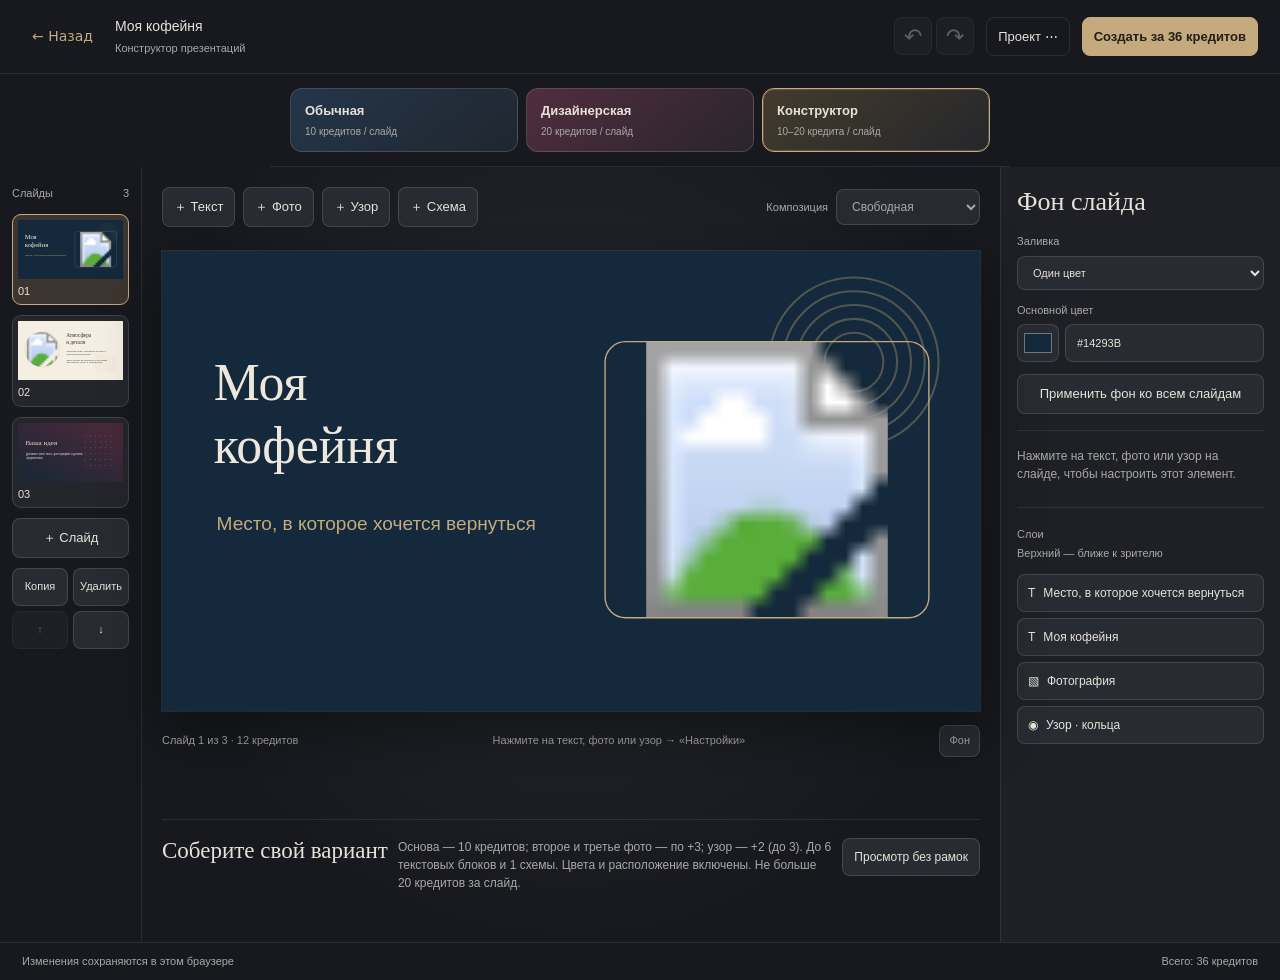
==== commit f4c8ea2b: "Open authenticated Mini App to all users with reversible rollout" ====
--- a/studio_ui/constructor/index.html
+++ b/studio_ui/constructor/index.html
@@ -1,7 +1,7 @@
 <!doctype html>
 <html lang="ru"><head><meta charset="utf-8"><meta name="viewport" content="width=device-width,initial-scale=1,viewport-fit=cover"><title>AlixDoc · Конструктор</title><link rel="stylesheet" href="fonts.css"><link rel="stylesheet" href="style.css"><script src="/telegram-web-app.js"></script><link rel="stylesheet" href="/studio/shared/mobile.css"><link rel="stylesheet" href="/studio/shared/billing.css"><script defer src="/studio/shared/billing.js"></script><script defer src="/studio/shared/mobile.js"></script><script defer src="/studio/shared/preferences.js"></script></head>
 <body class="studio-editor">
- <header class="top"><a class="studio-return" href="/studio/templates/?kind=designer">← Назад</a><div class="heading"><input id="deck-name" aria-label="Название презентации" value="Моя кофейня"><small>Конструктор · личный тест</small></div><div class="history"><button id="undo" title="Отменить Ctrl+Z" aria-label="Отменить">↶</button><button id="redo" title="Повторить Ctrl+Shift+Z" aria-label="Повторить">↷</button></div><details class="project-menu"><summary>Проект ⋯</summary><div><button id="import-pptx">Открыть PPTX для редактирования</button><button id="import-report" hidden>Особенности импортированного файла</button><button id="save-project">Сохранить на устройстве</button><button id="open-project">Открыть копию проекта</button><button id="backup-project">Скачать копию проекта</button><small>Черновик сохраняется автоматически на этом устройстве и откроется при возвращении. Копия проекта — для переноса на другое устройство, не готовая презентация.</small></div></details><button class="gold" id="export">Создать презентацию</button></header>
+ <header class="top"><a class="studio-return" href="/studio/templates/?kind=designer">← Назад</a><div class="heading"><input id="deck-name" aria-label="Название презентации" value="Моя кофейня"><small>Конструктор презентаций</small></div><div class="history"><button id="undo" title="Отменить Ctrl+Z" aria-label="Отменить">↶</button><button id="redo" title="Повторить Ctrl+Shift+Z" aria-label="Повторить">↷</button></div><details class="project-menu"><summary>Проект ⋯</summary><div><button id="import-pptx">Открыть PPTX для редактирования</button><button id="import-report" hidden>Особенности импортированного файла</button><button id="save-project">Сохранить на устройстве</button><button id="open-project">Открыть копию проекта</button><button id="backup-project">Скачать копию проекта</button><small>Черновик сохраняется автоматически на этом устройстве и откроется при возвращении. Копия проекта — для переноса на другое устройство, не готовая презентация.</small></div></details><button class="gold" id="export">Создать презентацию</button></header>
  <nav class="mode-switch" aria-label="Тип презентации">
   <a href="/studio/templates/?kind=standard"><strong>Обычная</strong><small>10 кредитов / слайд</small></a>
   <a href="/studio/templates/?kind=designer"><strong>Дизайнерская</strong><small>20 кредитов / слайд</small></a>
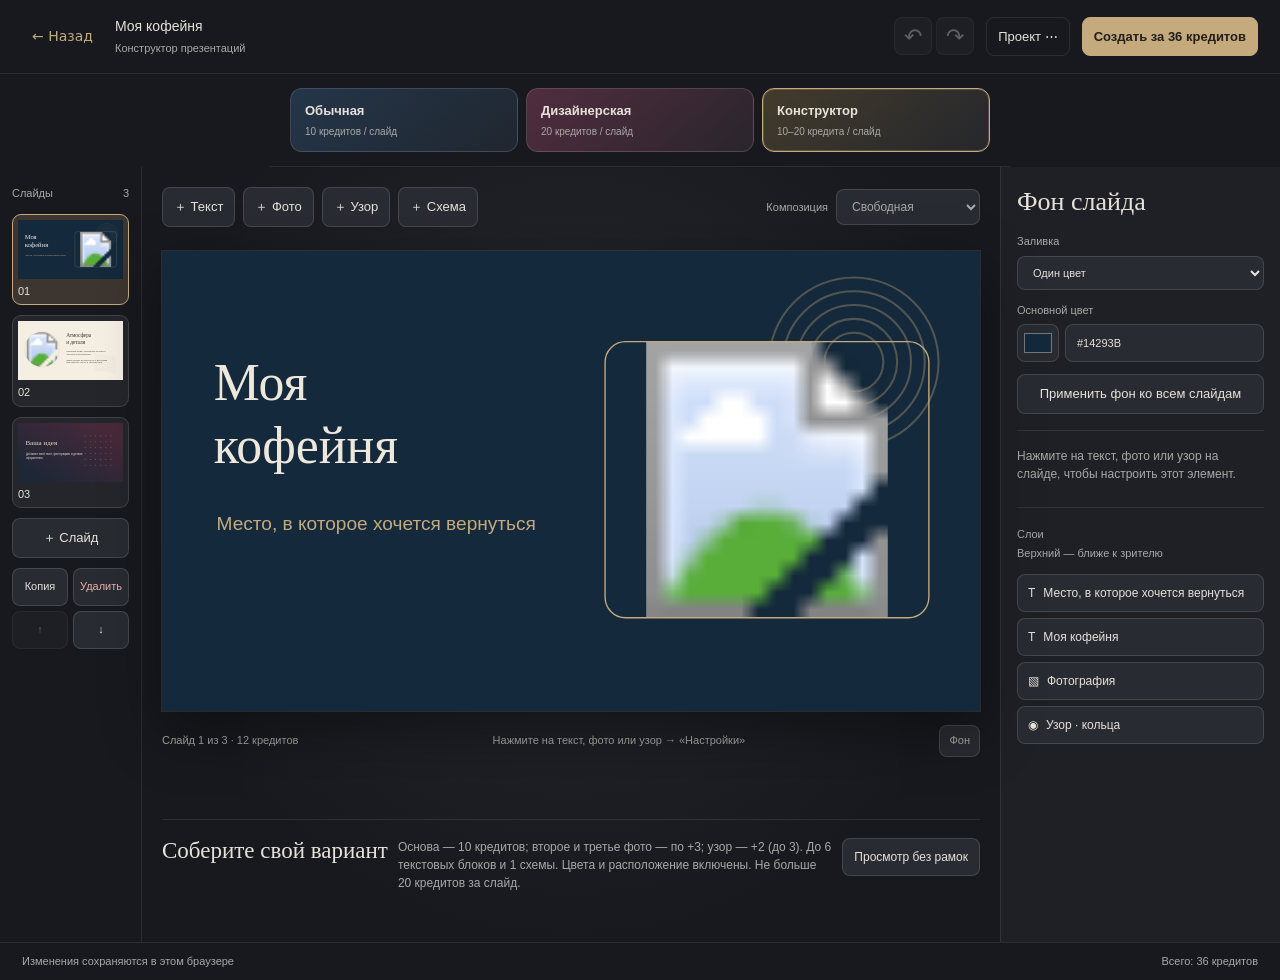
==== commit 73d4fde0: "Show slide deletion beside Add Slide in the mobile constructor Keep the existing undo and last-slide" ====
--- a/studio_ui/constructor/index.html
+++ b/studio_ui/constructor/index.html
@@ -1,5 +1,5 @@
 <!doctype html>
-<html lang="ru"><head><meta charset="utf-8"><meta name="viewport" content="width=device-width,initial-scale=1,viewport-fit=cover"><title>AlixDoc · Конструктор</title><link rel="stylesheet" href="fonts.css"><link rel="stylesheet" href="style.css"><script src="/telegram-web-app.js"></script><link rel="stylesheet" href="/studio/shared/mobile.css"><link rel="stylesheet" href="/studio/shared/billing.css"><script defer src="/studio/shared/billing.js"></script><script defer src="/studio/shared/mobile.js"></script><script defer src="/studio/shared/preferences.js"></script></head>
+<html lang="ru"><head><meta charset="utf-8"><meta name="viewport" content="width=device-width,initial-scale=1,viewport-fit=cover"><title>AlixDoc · Конструктор</title><link rel="stylesheet" href="fonts.css"><link rel="stylesheet" href="style.css?v=20261028-delete-slide"><script src="/telegram-web-app.js"></script><link rel="stylesheet" href="/studio/shared/mobile.css"><link rel="stylesheet" href="/studio/shared/billing.css"><script defer src="/studio/shared/billing.js"></script><script defer src="/studio/shared/mobile.js"></script><script defer src="/studio/shared/preferences.js"></script></head>
 <body class="studio-editor">
  <header class="top"><a class="studio-return" href="/studio/templates/?kind=designer">← Назад</a><div class="heading"><input id="deck-name" aria-label="Название презентации" value="Моя кофейня"><small>Конструктор презентаций</small></div><div class="history"><button id="undo" title="Отменить Ctrl+Z" aria-label="Отменить">↶</button><button id="redo" title="Повторить Ctrl+Shift+Z" aria-label="Повторить">↷</button></div><details class="project-menu"><summary>Проект ⋯</summary><div><button id="import-pptx">Открыть PPTX для редактирования</button><button id="import-report" hidden>Особенности импортированного файла</button><button id="save-project">Сохранить на устройстве</button><button id="open-project">Открыть копию проекта</button><button id="backup-project">Скачать копию проекта</button><small>Черновик сохраняется автоматически на этом устройстве и откроется при возвращении. Копия проекта — для переноса на другое устройство, не готовая презентация.</small></div></details><button class="gold" id="export">Создать презентацию</button></header>
  <nav class="mode-switch" aria-label="Тип презентации">
@@ -8,7 +8,7 @@
   <a href="/studio/constructor/" aria-current="page"><strong>Конструктор</strong><small>10–20 кредита / слайд</small></a>
  </nav>
  <main class="workspace">
-  <aside class="slide-panel"><div class="section-label">Слайды <span id="slide-count"></span></div><div id="slide-list"></div><button id="add-slide" class="wide">＋ Слайд</button><div class="slide-actions"><button id="duplicate-slide">Копия</button><button id="delete-slide">Удалить</button><button id="slide-up" aria-label="Переместить слайд раньше">↑</button><button id="slide-down" aria-label="Переместить слайд позже">↓</button></div></aside>
+  <aside class="slide-panel"><div class="section-label">Слайды <span id="slide-count"></span></div><div id="slide-list"></div><button id="add-slide" class="wide">＋ Слайд</button><div class="slide-actions"><button id="duplicate-slide">Копия</button><button id="delete-slide" class="danger" aria-label="Удалить выбранный слайд" title="Удалить выбранный слайд. Можно отменить стрелкой ↶">Удалить</button><button id="slide-up" aria-label="Переместить слайд раньше">↑</button><button id="slide-down" aria-label="Переместить слайд позже">↓</button></div></aside>
   <section class="editor">
    <div class="toolbar"><button id="add-text">＋ Текст</button><button id="add-photo">＋ Фото</button><button id="add-pattern">＋ Узор</button><button id="add-diagram">＋ Схема</button><label class="layout-label">Композиция <select id="layout"><option value="free">Свободная</option><option value="right">Фото справа</option><option value="left">Фото слева</option><option value="cover">Фото на весь фон</option></select></label></div>
    <div class="canvas-area"><div id="canvas-wrap"><svg id="canvas" xmlns="http://www.w3.org/2000/svg" viewBox="0 0 1200 675" role="img" aria-label="Редактируемый слайд"></svg></div></div>
--- a/studio_ui/constructor/style.css
+++ b/studio_ui/constructor/style.css
@@ -81,3 +81,6 @@
 @media(max-width:740px){.studio-editor footer{display:grid;grid-template-columns:auto minmax(0,1fr);gap:6px 10px}.studio-editor footer>span:nth-of-type(2){display:none}.studio-editor footer #status{font-size:11px;line-height:1.4;min-width:0}.studio-editor footer #open-ready:not([hidden]){grid-column:1/-1}}
 
 #import-dialog{max-width:560px;width:calc(100% - 32px);max-height:80dvh;overflow:auto;background:#1a1b20;color:#e8e2d8;border:1px solid #9f895e;border-radius:20px;padding:22px}#import-dialog p,#import-dialog li{line-height:1.5}#import-warnings{padding-left:22px;color:#ddbd8d}#import-dialog::backdrop{background:#000a}
+
+/* Keep slide deletion reachable in the compact Mini App editor. */
+@media(max-width:740px){.studio-editor .slide-actions{display:flex;flex:none;margin:0}.studio-editor .slide-actions button:not(#delete-slide){display:none}.studio-editor #delete-slide{flex:none;min-height:44px;padding:8px;font-size:12px;white-space:nowrap}.studio-editor #add-slide{min-height:44px}}
